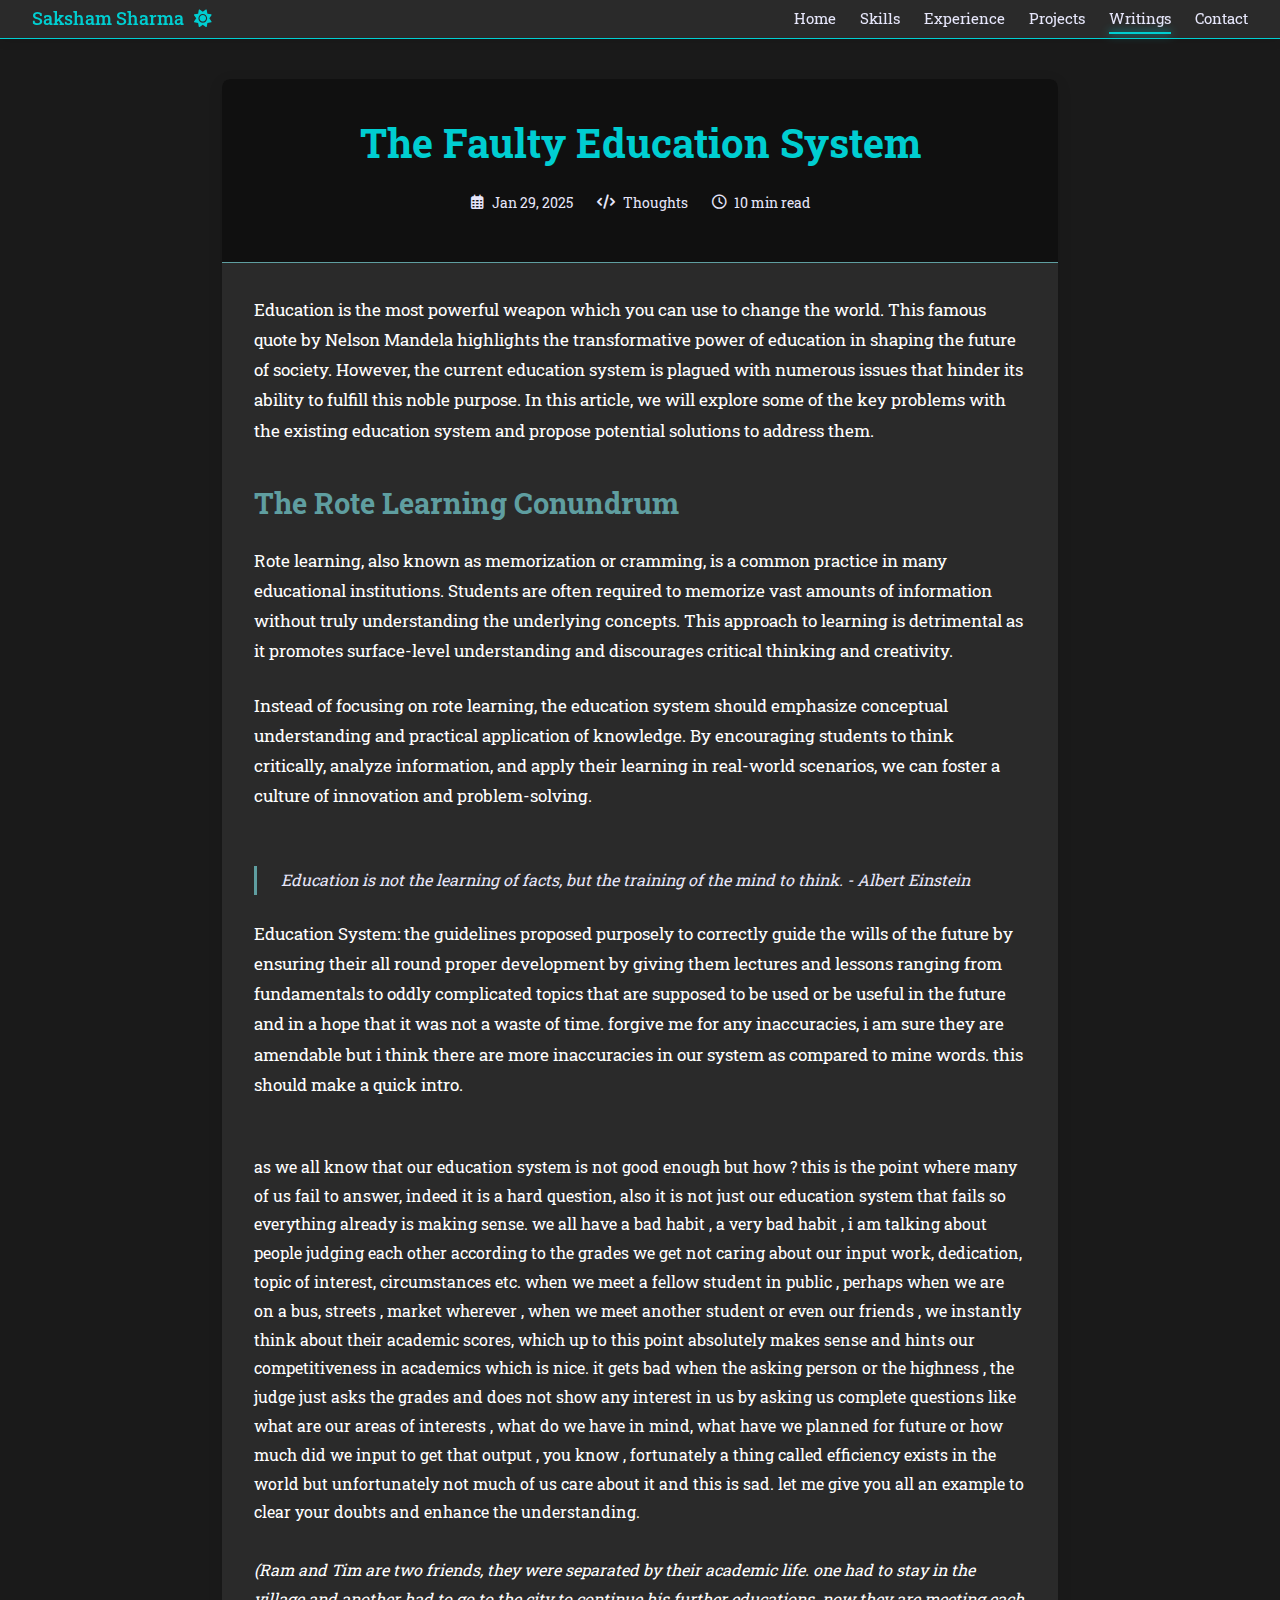
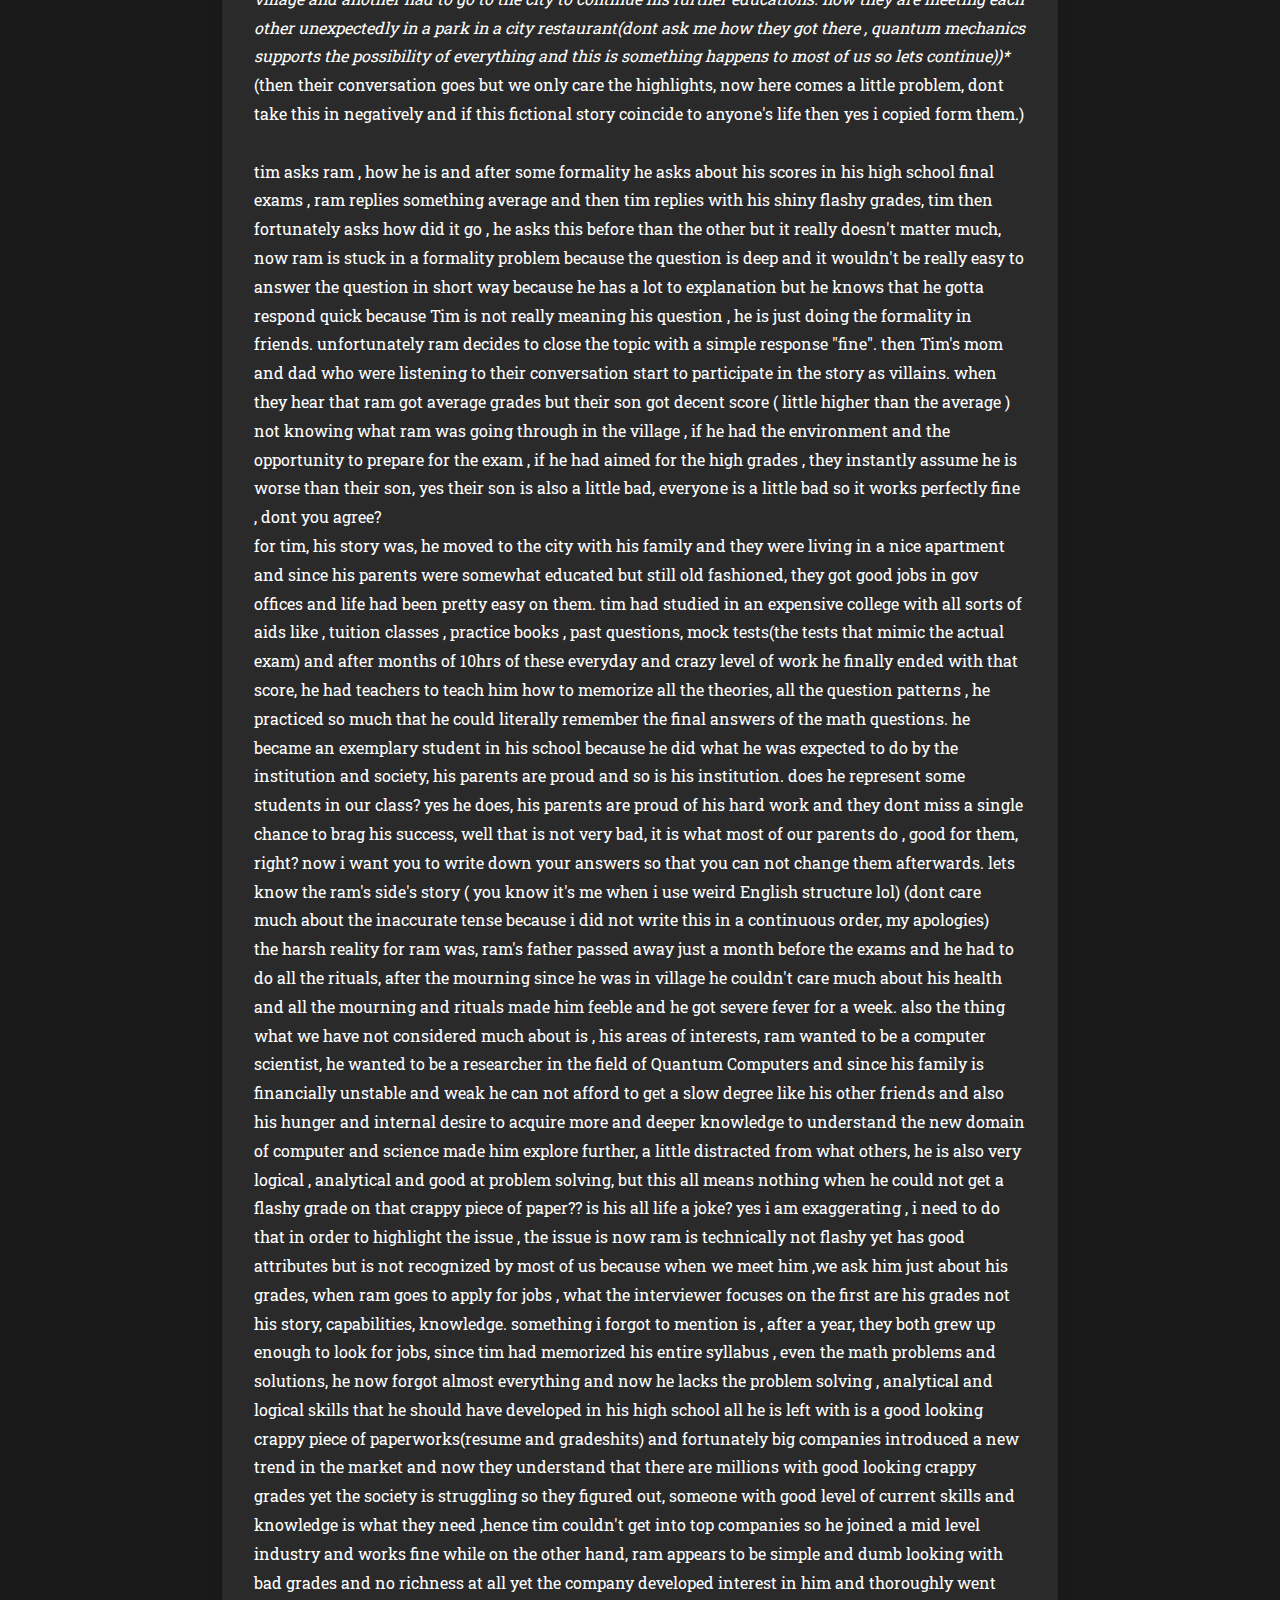
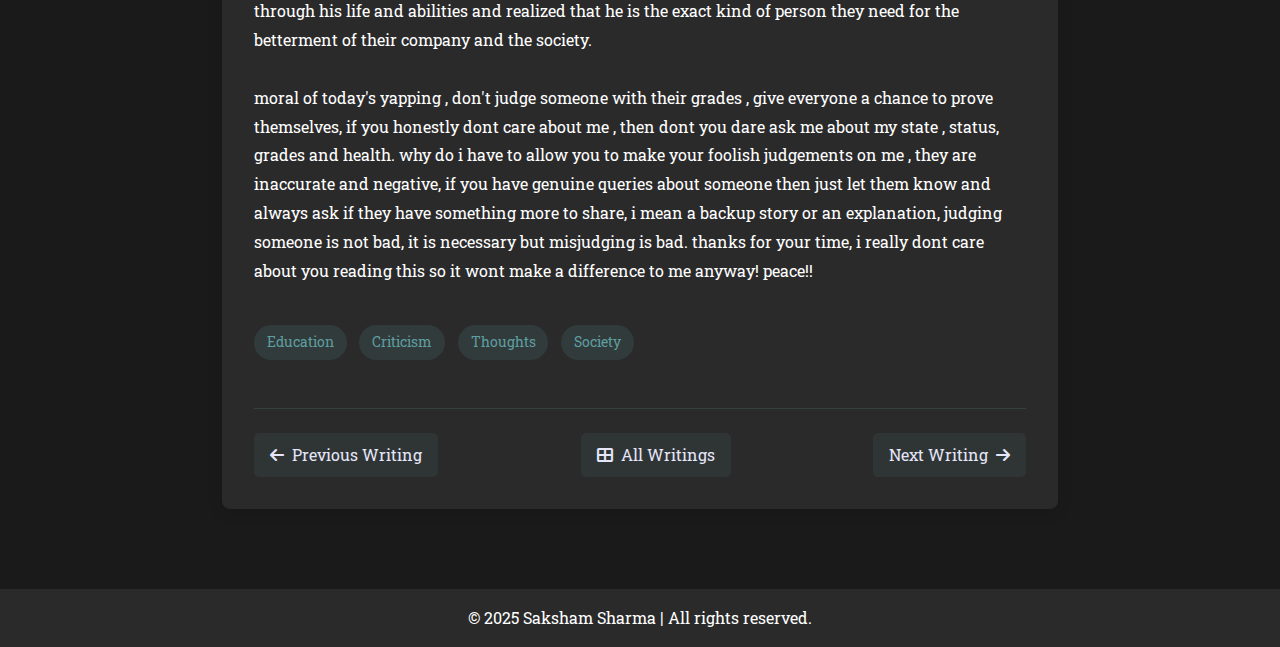
==== pages/writings/writing2.html @ 1a58ce3a "migration initialized" ====
<!DOCTYPE html>
<html lang="en">
<head>
    <meta charset="UTF-8">
    <meta name="viewport" content="width=device-width, initial-scale=1.0">
    <title>The Art of Mindful Programming - Saksham Sharma</title>
    <link href="https://fonts.googleapis.com/css2?family=Roboto+Slab:wght@300;400;500;700&display=swap" rel="stylesheet">
    <link rel="stylesheet" href="https://cdnjs.cloudflare.com/ajax/libs/font-awesome/6.0.0/css/all.min.css">
    
    <!-- Internal CSS - Copy this entire style section -->
    <style>
        :root {
            --primary-color: #5F9EA0;  /* Beautiful teal */
            --accent-color: #E6E6FA;   /* Lavender */
            --highlight-color: #00CED1; /* Cyan */
            --bg-color: #1a1a1a;
            --text-color: #ffffff;
            --secondary-bg: #2a2a2a;
            --transition: all 0.3s ease;
        }

        /* Light theme variables */
        [data-theme="light"] {
            --bg-color: #ffffff;
            --text-color: #1a1a1a;
            --secondary-bg: #f5f5f5;
        }

        /* Base styles */
        * {
            margin: 0;
            padding: 0;
            box-sizing: border-box;
        }

        body {
            font-family: 'Roboto Slab', serif;
            background-color: var(--bg-color);
            color: var(--text-color);
            line-height: 1.6;
            cursor: default;
        }

        /* Navbar Styles */
        .navbar {
            display: flex;
            justify-content: space-between;
            align-items: center;
            padding: 0.3rem 2rem;
            background-color: var(--secondary-bg);
            border-bottom: 1px solid var(--highlight-color);
            position: sticky;
            top: 0;
            z-index: 100;
            box-shadow: 0 2px 10px rgba(0, 0, 0, 0.1);
        }

        .nav-brand {
            display: flex;
            align-items: center;
            justify-content: space-between;
            width: auto;
        }

        .mobile-menu-toggle {
            display: none;
            background: none;
            border: none;
            color: var(--accent-color);
            font-size: 1.5rem;
            cursor: pointer;
            transition: var(--transition);
            padding: 0.3rem;
            margin-left: 1rem;
        }

        .nav-brand a {
            color: var(--highlight-color);
            text-decoration: none;
            font-size: 1.1rem;
            font-weight: 500;
            display: flex;
            align-items: center;
        }

        .nav-links {
            display: flex;
            gap: 1.5rem;
        }

        .nav-link {
            color: var(--accent-color);
            text-decoration: none;
            transition: var(--transition);
            position: relative;
            padding-bottom: 2px;
            font-size: 0.95rem;
        }

        .nav-link::after {
            content: '';
            position: absolute;
            width: 0;
            height: 2px;
            bottom: -2px;
            left: 0;
            background-color: var(--highlight-color);
            transition: width 0.3s ease, box-shadow 0.3s ease;
        }

        .nav-link:hover::after,
        .nav-link.active::after {
            width: 100%;
            box-shadow: 0 0 8px var(--highlight-color);
        }

        /* Theme toggle */
        .theme-toggle {
            cursor: pointer;
            margin-left: 10px;
            transition: transform 0.3s ease;
        }

        .theme-toggle:hover {
            transform: rotate(30deg);
        }

        /* Content Styles */
        .content {
            min-height: calc(100vh - 150px);
            padding: 2.5rem 2rem;
            max-width: 900px;
            margin: 0 auto;
        }

        /* Article Styles */
        .article-container {
            background-color: var(--secondary-bg);
            border-radius: 8px;
            box-shadow: 0 4px 15px rgba(0, 0, 0, 0.1);
            overflow: hidden;
            margin-bottom: 2rem;
        }

        .article-header {
            padding: 2rem;
            position: relative;
            background-size: cover;
            background-position: center;
            color: white;
            text-align: center;
            border-bottom: 1px solid var(--primary-color);
        }

        .article-header::before {
            content: '';
            position: absolute;
            top: 0;
            left: 0;
            right: 0;
            bottom: 0;
            background: rgba(0, 0, 0, 0.6);
            z-index: 1;
        }

        .article-header-content {
            position: relative;
            z-index: 2;
        }

        .article-title {
            font-size: 2.5rem;
            margin-bottom: 1rem;
            color: var(--highlight-color);
        }

        .article-meta {
            display: flex;
            justify-content: center;
            flex-wrap: wrap;
            gap: 1.5rem;
            margin-bottom: 1rem;
        }

        .article-meta span {
            display: flex;
            align-items: center;
            gap: 0.5rem;
            font-size: 0.9rem;
            color: var(--accent-color);
        }

        .article-body {
            padding: 2rem;
            line-height: 1.8;
        }

        .article-body p {
            margin-bottom: 1.5rem;
            font-size: 1.05rem;
        }

        .article-body h2 {
            color: var(--primary-color);
            margin-top: 2rem;
            margin-bottom: 1rem;
            font-size: 1.8rem;
        }

        .article-body h3 {
            color: var(--highlight-color);
            margin-top: 1.5rem;
            margin-bottom: 0.8rem;
            font-size: 1.4rem;
        }

        .article-body ul, .article-body ol {
            margin-bottom: 1.5rem;
            padding-left: 2rem;
        }

        .article-body li {
            margin-bottom: 0.5rem;
        }

        .article-body blockquote {
            border-left: 3px solid var(--primary-color);
            padding-left: 1.5rem;
            margin: 1.5rem 0;
            font-style: italic;
            color: var(--accent-color);
        }

        .article-body code {
            background-color: rgba(95, 158, 160, 0.1);
            padding: 2px 6px;
            border-radius: 3px;
            font-family: monospace;
        }

        .article-body pre {
            background-color: var(--bg-color);
            padding: 1rem;
            border-radius: 5px;
            overflow-x: auto;
            margin-bottom: 1.5rem;
        }

        .article-body pre code {
            background-color: transparent;
            padding: 0;
        }

        .article-body img {
            max-width: 100%;
            border-radius: 5px;
            margin: 1.5rem 0;
        }

        .article-tags {
            display: flex;
            flex-wrap: wrap;
            gap: 0.8rem;
            margin-top: 2.5rem;
        }

        .article-tag {
            background-color: rgba(95, 158, 160, 0.15);
            color: var(--primary-color);
            padding: 0.3rem 0.8rem;
            border-radius: 20px;
            font-size: 0.85rem;
            transition: var(--transition);
        }

        .article-tag:hover {
            background-color: rgba(95, 158, 160, 0.3);
        }

        .article-navigation {
            display: flex;
            justify-content: space-between;
            margin-top: 3rem;
            padding-top: 1.5rem;
            border-top: 1px solid rgba(95, 158, 160, 0.2);
        }

        .nav-previous, .nav-next, .nav-back {
            color: var(--accent-color);
            text-decoration: none;
            display: flex;
            align-items: center;
            gap: 0.5rem;
            transition: var(--transition);
            padding: 0.5rem 1rem;
            border-radius: 5px;
            background-color: rgba(95, 158, 160, 0.1);
        }

        .nav-previous:hover, .nav-next:hover, .nav-back:hover {
            background-color: rgba(95, 158, 160, 0.2);
            color: var(--highlight-color);
        }

        /* Footer Styles */
        .footer {
            text-align: center;
            padding: 1rem 0;
            background-color: var(--secondary-bg);
            margin-top: 0.5rem;
        }

        .footer-content {
            max-width: 500px;
            margin: 0 auto;
            padding: 0 4rem;
        }

        /* Responsive Adjustments */
        @media (max-width: 768px) {
            .mobile-menu-toggle {
                display: block;
            }
            
            .nav-brand {
                width: 100%;
                justify-content: space-between;
            }
            
            .nav-links {
                position: absolute;
                top: 100%;
                left: 0;
                right: 0;
                flex-direction: column;
                align-items: center;
                background-color: var(--secondary-bg);
                padding: 0;
                max-height: 0;
                overflow: hidden;
                transition: max-height 0.4s ease, padding 0.4s ease;
                z-index: 10;
                box-shadow: 0 5px 15px rgba(0, 0, 0, 0.1);
                opacity: 0;
            }
            
            .nav-links.active {
                max-height: 300px;
                padding: 1rem 0;
                opacity: 1;
            }
            
            .nav-link {
                width: 100%;
                text-align: center;
                padding: 0.8rem 0;
                border-bottom: 1px solid rgba(95, 158, 160, 0.1);
            }
            
            .nav-link:last-child {
                border-bottom: none;
            }
            
            .nav-link::after {
                bottom: 5px;
            }

            .article-title {
                font-size: 2rem;
            }
            
            .article-meta {
                gap: 1rem;
            }
            
            .article-body {
                padding: 1.5rem;
            }
            
            .article-navigation {
                flex-direction: column;
                gap: 1rem;
            }
            
            .nav-previous, .nav-next, .nav-back {
                width: 100%;
                justify-content: center;
            }
        }
    </style>
</head>

<body>
    <!-- Navigation -->
    <nav class="navbar">
        <div class="nav-brand">
            <a href="../../index.html">Saksham Sharma <span id="theme-toggle" class="theme-toggle"><i class="fas fa-sun"></i></span></a>
            <button class="mobile-menu-toggle" aria-label="Toggle navigation menu">
                <i class="fas fa-bars"></i>
            </button>
        </div>
        <div class="nav-links">
            <a href="../../index.html" class="nav-link">Home</a>
            <a href="../skills.html" class="nav-link">Skills</a>
            <a href="../experience.html" class="nav-link">Experience</a>
            <a href="../projects.html" class="nav-link">Projects</a>
            <a href="../writings.html" class="nav-link active">Writings</a>
            <a href="../contact.html" class="nav-link">Contact</a>
        </div>
    </nav>

    <!-- Main Content -->
    <main class="content">
        <article class="article-container">
            <!-- Article Header -->
            <div class="article-header" style="background-image: url('../../images/writing1.jpg');">
                <div class="article-header-content">
                    <h1 class="article-title">The Faulty Education System</h1>
                    <div class="article-meta">
                        <span><i class="far fa-calendar-alt"></i> Jan 29, 2025</span>
                        <span><i class="fas fa-code"></i> Thoughts</span>
                        <!-- Philosophy
fas fa-brain - Perfect for deep thinking and philosophical concepts
fas fa-lightbulb - Represents ideas and enlightenment
fas fa-book-open - Good for philosophical references and wisdom
Casual Talks
fas fa-comments - Represents conversation and dialogue
fas fa-coffee - Perfect for casual, relaxed discussions
fas fa-users - Good for social commentary or group discussions
Stream of Consciousness
fas fa-feather - Represents flowing, free-form writing
fas fa-wind - Symbolizes the natural flow of thoughts
fas fa-pen-fancy - Good for creative, expressive writing -->
                        <span><i class="far fa-clock"></i> 10 min read</span>
                    </div>
                </div>
            </div>
            
            <!-- Article Body -->
            <div class="article-body">
                <p>Education is the most powerful weapon which you can use to change the world. This famous quote by Nelson Mandela highlights the transformative power of education in shaping the future of society. However, the current education system is plagued with numerous issues that hinder its ability to fulfill this noble purpose. In this article, we will explore some of the key problems with the existing education system and propose potential solutions to address them.</p>
                
                <h2>The Rote Learning Conundrum</h2>
                <p>Rote learning, also known as memorization or cramming, is a common practice in many educational institutions. Students are often required to memorize vast amounts of information without truly understanding the underlying concepts. This approach to learning is detrimental as it promotes surface-level understanding and discourages critical thinking and creativity.</p>
                <p>Instead of focusing on rote learning, the education system should emphasize conceptual understanding and practical application of knowledge. By encouraging students to think critically, analyze information, and apply their learning in real-world scenarios, we can foster a culture of innovation and problem-solving.
                    <br>
                    <br>
                    <blockquote>Education is not the learning of facts, but the training of the mind to think. - Albert Einstein</blockquote>
                    <!-- some other inspirational educational quotes by popular science figures -->
                     <p><p>Education System: the guidelines proposed purposely to correctly guide the wills of the future by ensuring their all round proper development by giving them lectures and lessons ranging from fundamentals to oddly complicated topics that are supposed to be used or be useful in the future and in a hope that it was not a waste of time. forgive me for any inaccuracies, i am sure they are amendable but i think there are more inaccuracies in our system as compared to mine words. this should make a quick intro. </p>
                     <br>
                        as we all know that our education system is not good enough but how ? this is the point where many of us fail to answer, indeed it is a hard question, also it is not just our education system that fails so everything already is making sense. we all have a bad habit , a very bad habit , i am talking about people judging each other according to the grades we get not caring about our input work, dedication, topic of interest, circumstances etc. when we meet a fellow student in public , perhaps when we are on a bus, streets , market wherever , when we meet another student or even our friends , we instantly think about their academic scores, which up to this point absolutely makes sense and hints our competitiveness in academics which is nice. it gets bad when the asking person or the highness , the judge just asks the grades and does not show any interest in us by asking us complete questions like what are our areas of interests , what do we have in mind, what have we planned for future or how much did we input to get that output , you know , fortunately a thing called efficiency exists in the world but unfortunately not much of us care about it and this is sad. let me give you all an example to clear your doubts and enhance the understanding. 
                        <br>
                        <br>
                        <i>(Ram and Tim are two friends, they were separated by their academic life. one had to stay in the village and another had to go to the city to continue his further educations. now they are meeting each other unexpectedly in a park in a city restaurant(dont ask me how they got there , quantum mechanics supports the possibility of everything and this is something happens to most of us so lets continue))*</i>
                        (then their conversation goes but we only care the highlights, now here comes a little problem, dont take this in negatively and if this fictional story coincide to anyone's life then yes i copied form them.) <br><br>
                        tim asks ram , how he is and after some formality he asks about his scores in his high school final exams , ram replies something average and then tim replies with his shiny flashy grades, tim then fortunately asks how did it go , he asks this before than the other but it really doesn't matter much, now ram is stuck in a formality problem because the question is deep and it wouldn't be really easy to answer the question in short way because he has a lot to explanation but he knows that he gotta respond quick because Tim is not really meaning his question , he is just doing the formality in friends. unfortunately ram decides to close the topic with a simple response "fine". then Tim's mom and dad who were listening to their conversation start to participate in the story as villains. when they hear that ram got average grades but their son got decent score ( little higher than the average ) not knowing what ram was going through in the village , if he had the environment and the opportunity to prepare for the exam , if he had aimed for the high grades , they instantly assume he is worse than their son, yes their son is also a little bad, everyone is a little bad so it works perfectly fine , dont you agree? <br>
                        for tim, his story was, he moved to the city with his family and they were living in a nice apartment and since his parents were somewhat educated but still old fashioned, they got good jobs in gov offices and life had been pretty easy on them. tim had studied in an expensive college with all sorts of aids like , tuition classes , practice books , past questions, mock tests(the tests that mimic the actual exam) and after months of 10hrs of these everyday and crazy level of work he finally ended with that score, he had teachers to teach him how to memorize all the theories, all the question patterns , he practiced so much that he could literally remember the final answers of the math questions. he became an exemplary student in his school because he did what he was expected to do by the institution and society, his parents are proud and so is his institution. does he represent some students in our class? yes he does, his parents are proud of his hard work and they dont miss a single chance to brag his success, well that is not very bad, it is what most of our parents do , good for them, right? now i want you to write down your answers so that you can not change them afterwards. lets know the ram's side's story ( you know it's me when i use weird English structure lol)
                        (dont care much about the inaccurate tense because i did not write this in a continuous order, my apologies)
                        <br>
                        the harsh reality for ram was, ram's father passed away just a month before the exams and he had to do all the rituals, after the mourning since he was in village he couldn't care much about his health and all the mourning and rituals made him feeble and he got severe fever for a week. also the thing what we have not considered much about is , his areas of interests, ram wanted to be a computer scientist, he wanted to be a researcher in the field of Quantum Computers and since his family is financially unstable and weak he can not afford to get a slow degree like his other friends and also his hunger and internal desire to acquire more and deeper knowledge to understand the new domain of computer and science made him explore further, a little distracted from what others, he is also very logical , analytical and good at problem solving, but this all means nothing when he could not get a flashy grade on that crappy piece of paper?? is his all life a joke? yes i am exaggerating , i need to do that in order to highlight the issue , the issue is now ram is technically not flashy yet has good attributes but is not recognized by most of us because when we meet him ,we ask him just about his grades, when ram goes to apply for jobs , what the interviewer focuses on the first are his grades not his story, capabilities, knowledge. something i forgot to mention is , after a year, they both grew up enough to look for jobs, since tim had memorized his entire syllabus , even the math problems and solutions, he now forgot almost everything and now he lacks the problem solving , analytical and logical skills that he should have developed in his high school all he is left with is a good looking crappy piece of paperworks(resume and gradeshits) and fortunately big companies introduced a new trend in the market and now they understand that there are millions with good looking crappy grades yet the society is struggling so they figured out, someone with good level of current skills and knowledge is what they need ,hence tim couldn't get into top companies so he joined a mid level industry and works fine  while on the other hand, ram appears to be simple and dumb looking with bad grades and no richness at all yet the company developed interest in him and thoroughly went through his life and abilities and realized that he is the exact kind of person they need for the betterment of their company and the society. <br><br>
                        moral of today's yapping , don't judge someone with their grades , give everyone a chance to prove themselves, if you honestly dont care about me , then dont you dare ask me about my state , status, grades and health. why do i have to allow you to make your foolish judgements on me , they are inaccurate and negative, if you have genuine queries about someone then just let them know and always ask if they have something more to share, i mean a backup story or an explanation, judging someone is not bad, it is necessary but misjudging is bad. thanks for your time, i really dont care about you reading this so it wont make a difference to me anyway! peace!!</p>
                </p>

                <!-- Article Tags -->
                <div class="article-tags">
                    <span class="article-tag">Education</span>
                    <span class="article-tag">Criticism</span>
                    <span class="article-tag">Thoughts</span>
                    <span class="article-tag">Society</span>
                </div>
                
                <!-- Article Navigation -->
                <div class="article-navigation">
                    <a href="/pages/writings/writing1.html" class="nav-previous"><i class="fas fa-arrow-left"></i> Previous Writing</a>
                    <a href="../writings.html" class="nav-back"><i class="fas fa-th-large"></i> All Writings</a>
                    <a href="/pages/writings/writing3.html" class="nav-next">Next Writing <i class="fas fa-arrow-right"></i></a>
                </div>
            </div>
        </article>
    </main>

    <!-- Footer -->
    <footer class="footer">
        <div class="footer-content">
             <!-- Elfsight Subscription Form | Fishlophy Subscription Form -->
             <script src="https://static.elfsight.com/platform/platform.js" async></script>
             <div class="elfsight-app-a3279f79-5e02-425b-a8f4-ff12ecfbb964" data-elfsight-app-lazy></div>
            <p>&copy; 2025 Saksham Sharma | All rights reserved.</p>
        </div>
    </footer>

    <!-- Theme Toggle Script -->
    <script>
        document.addEventListener('DOMContentLoaded', function() {
            // DOM Elements
            const themeToggle = document.getElementById('theme-toggle');
            const iconElement = themeToggle.querySelector('i');
            const mobileMenuToggle = document.querySelector('.mobile-menu-toggle');
            const navLinks = document.querySelector('.nav-links');
            
            // Check if user previously set a theme preference
            const savedTheme = localStorage.getItem('theme');
            if (savedTheme) {
                document.body.setAttribute('data-theme', savedTheme);
                updateIcon(savedTheme === 'light', iconElement);
            }
            
            // Toggle theme when clicked
            themeToggle.addEventListener('click', function() {
                const currentTheme = document.body.getAttribute('data-theme');
                const newTheme = currentTheme === 'light' ? '' : 'light';
                
                document.body.setAttribute('data-theme', newTheme);
                localStorage.setItem('theme', newTheme);
                
                updateIcon(newTheme === 'light', iconElement);
            });
            
            // Function to update icon based on theme
            function updateIcon(isLight, icon) {
                if (isLight) {
                    icon.classList.remove('fa-sun');
                    icon.classList.add('fa-moon');
                } else {
                    icon.classList.remove('fa-moon');
                    icon.classList.add('fa-sun');
                }
            }
            
            // Mobile menu toggle functionality
            if (mobileMenuToggle) {
                mobileMenuToggle.addEventListener('click', function(e) {
                    e.stopPropagation();
                    navLinks.classList.toggle('active');
                    
                    const icon = mobileMenuToggle.querySelector('i');
                    if (icon.classList.contains('fa-bars')) {
                        icon.classList.remove('fa-bars');
                        icon.classList.add('fa-times');
                    } else {
                        icon.classList.remove('fa-times');
                        icon.classList.add('fa-bars');
                    }
                });
                
                // Close menu when clicking outside
                document.addEventListener('click', function(event) {
                    const isClickInsideNav = navLinks.contains(event.target);
                    const isClickOnToggle = mobileMenuToggle.contains(event.target);
                    
                    if (!isClickInsideNav && !isClickOnToggle && navLinks.classList.contains('active')) {
                        navLinks.classList.remove('active');
                        const icon = mobileMenuToggle.querySelector('i');
                        icon.classList.remove('fa-times');
                        icon.classList.add('fa-bars');
                    }
                });
                
                // Close menu when clicking on a link
                navLinks.querySelectorAll('.nav-link').forEach(link => {
                    link.addEventListener('click', function() {
                        navLinks.classList.remove('active');
                        const icon = mobileMenuToggle.querySelector('i');
                        icon.classList.remove('fa-times');
                        icon.classList.add('fa-bars');
                    });
                });
            }
        });
    </script>
</body>
</html>
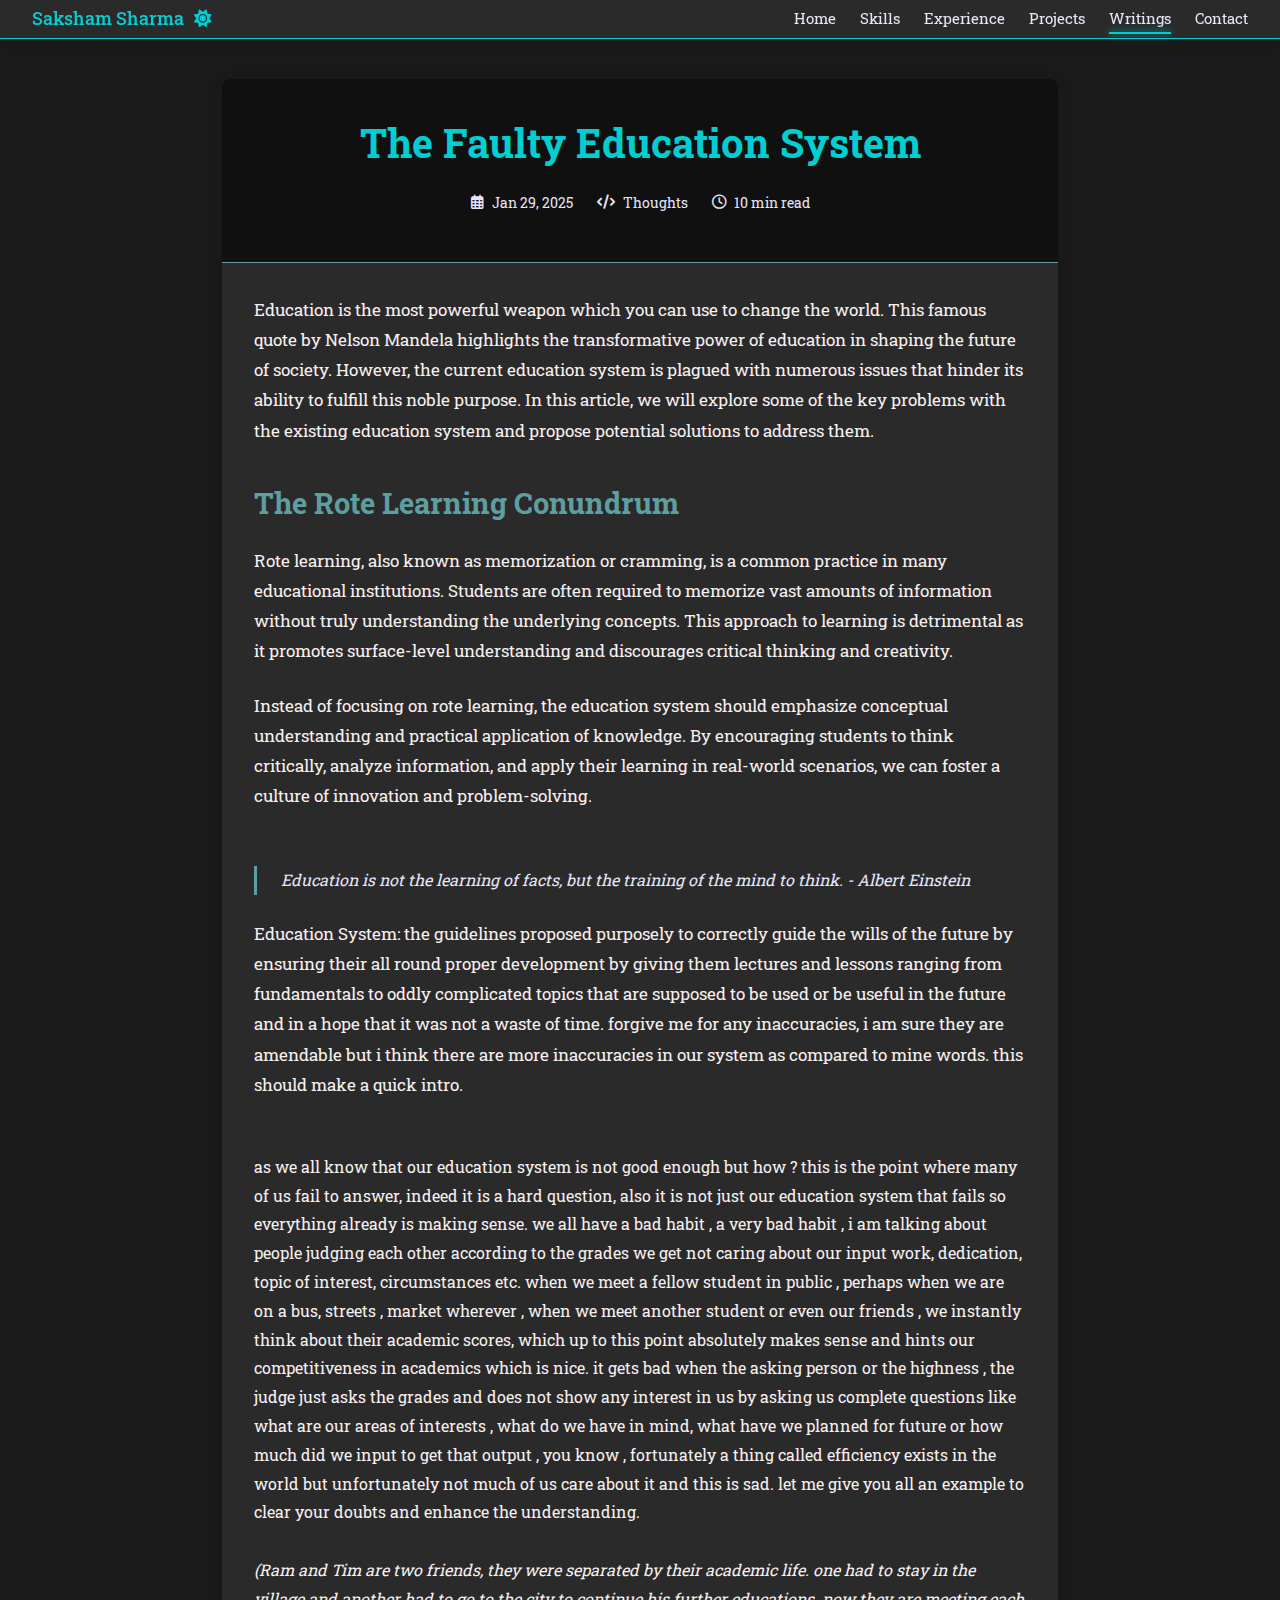
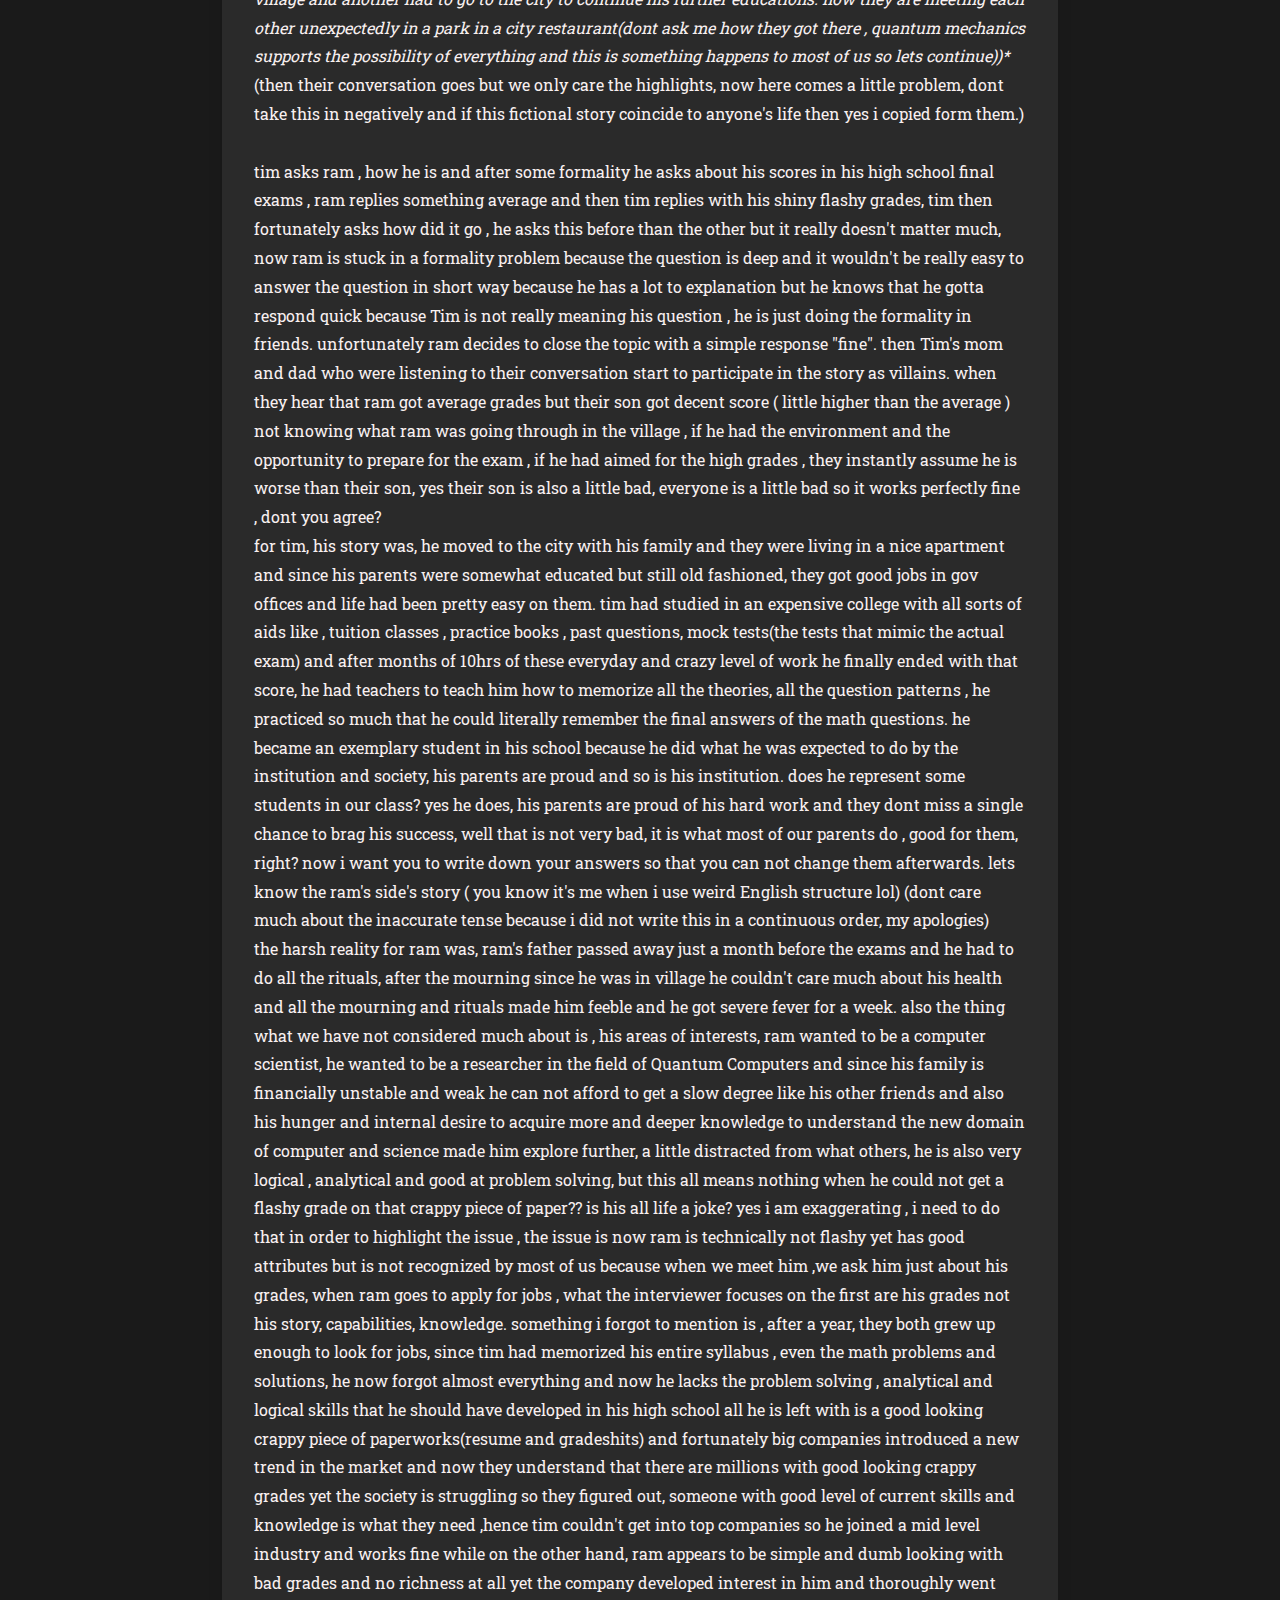
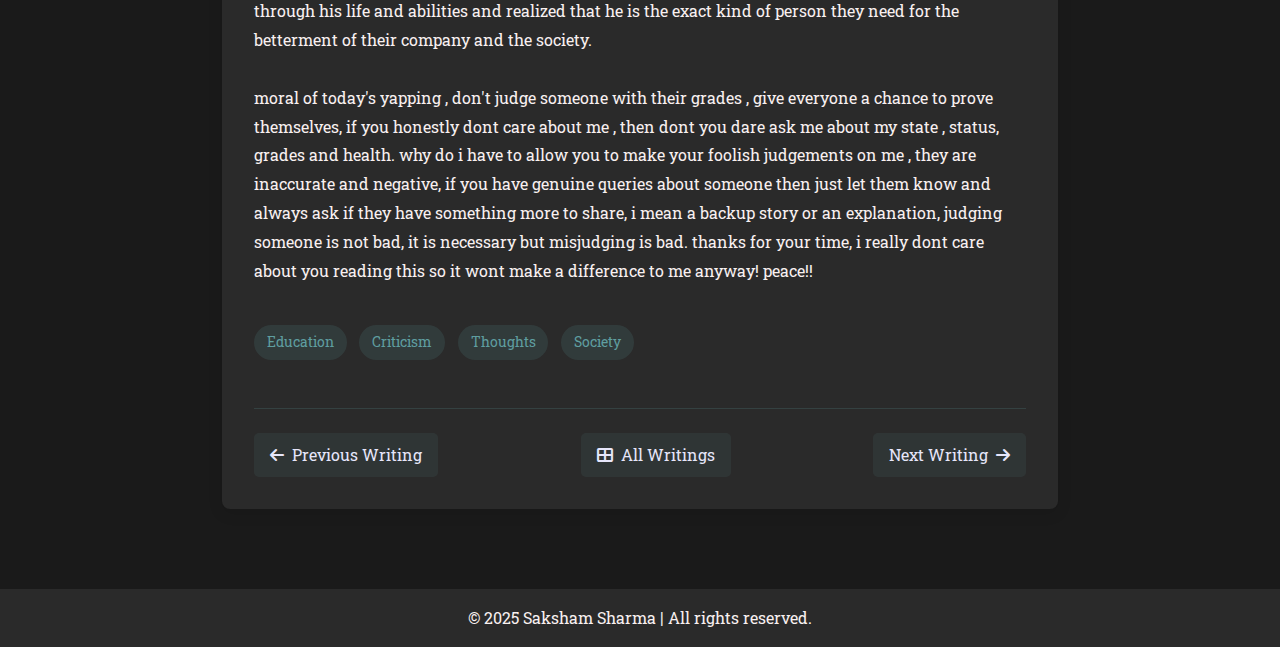
==== commit ddb923d4: "minor enhancements" ====
--- a/pages/writings/writing2.html
+++ b/pages/writings/writing2.html
@@ -4,18 +4,17 @@
 <head>
     <meta charset="UTF-8">
     <meta name="viewport" content="width=device-width, initial-scale=1.0">
-    <title>The Art of Mindful Programming - Saksham Sharma</title>
+    <title>The Faulty Education System - Saksham Sharma</title>
     <link href="https://fonts.googleapis.com/css2?family=Roboto+Slab:wght@300;400;500;700&display=swap" rel="stylesheet">
     <link rel="stylesheet" href="https://cdnjs.cloudflare.com/ajax/libs/font-awesome/6.0.0/css/all.min.css">
     
-    <!-- Internal CSS - Copy this entire style section -->
     <style>
         :root {
             --primary-color: #5F9EA0;  /* Beautiful teal */
             --accent-color: #E6E6FA;   /* Lavender */
             --highlight-color: #00CED1; /* Cyan */
             --bg-color: #1a1a1a;
-            --text-color: #ffffff;
+            --text-color: #f8f0f0;
             --secondary-bg: #2a2a2a;
             --transition: all 0.3s ease;
         }
@@ -414,7 +413,7 @@
     <main class="content">
         <article class="article-container">
             <!-- Article Header -->
-            <div class="article-header" style="background-image: url('../../images/writing1.jpg');">
+            <div class="article-header" style="background-image: url('../../images/writing2.jpg');">
                 <div class="article-header-content">
                     <h1 class="article-title">The Faulty Education System</h1>
                     <div class="article-meta">
